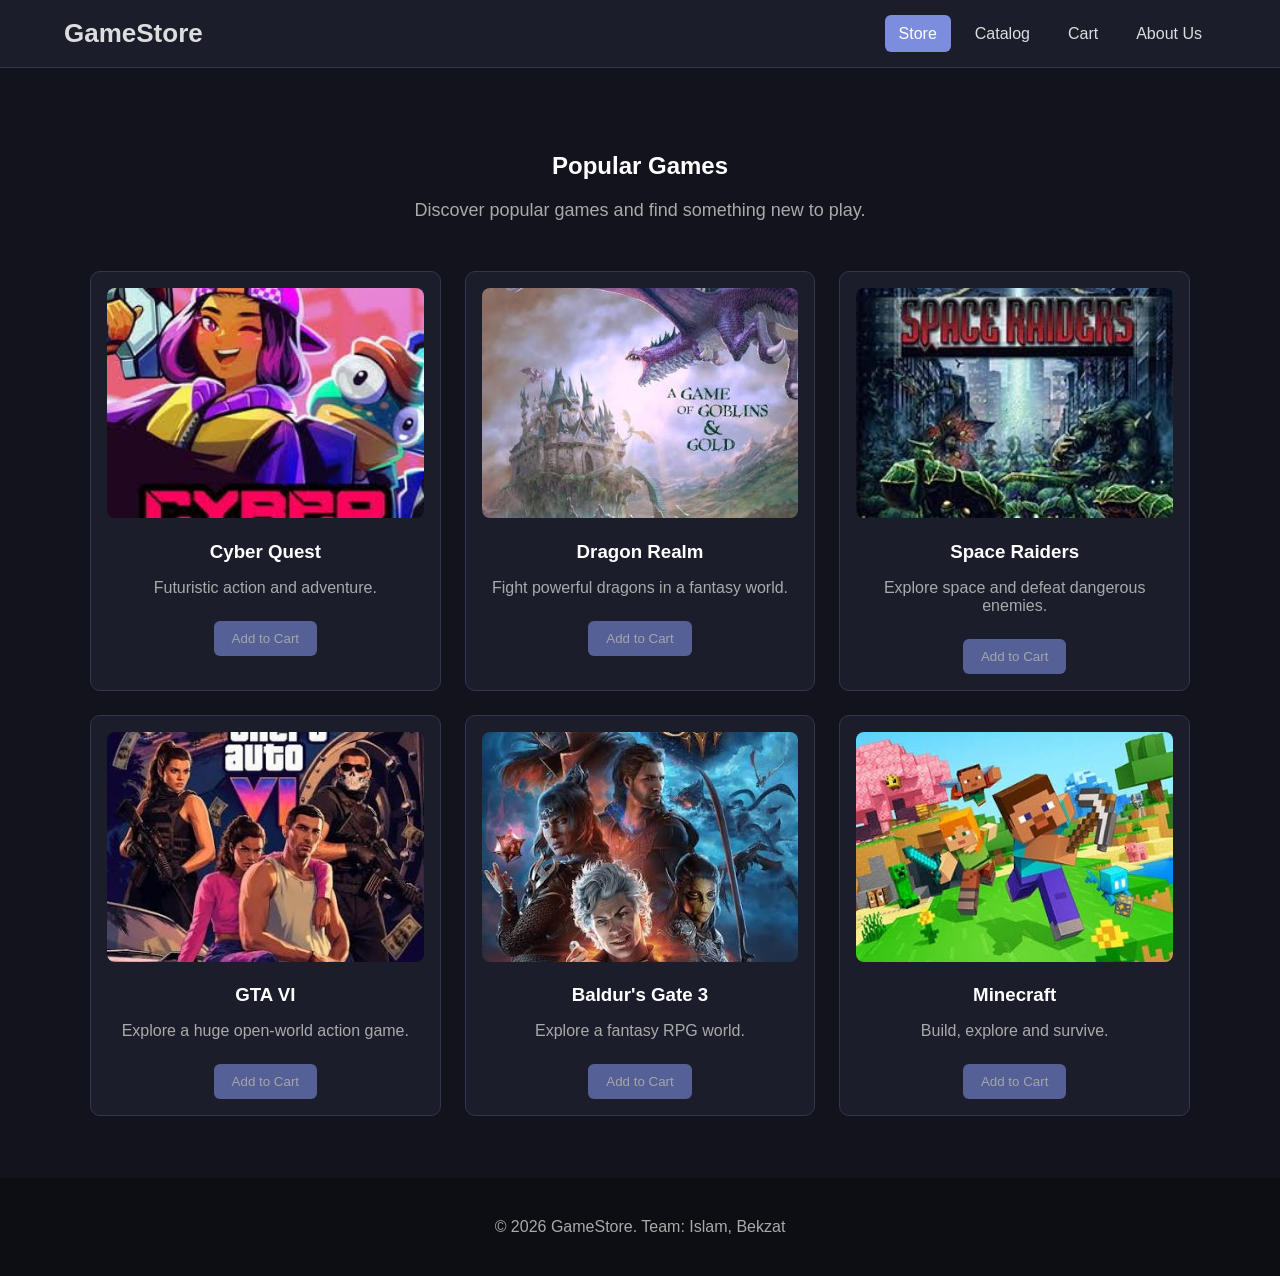
==== index.html @ 54d98391 "first commit" ====
<!DOCTYPE html>
<html lang="en">

<head>
    <meta charset="UTF-8">
    <meta name="viewport" content="width=device-width, initial-scale=1.0">

    <title>GameStore - Home</title>

    <link rel="stylesheet" href="style.css">

    <!-- Created by Islam and Bekzat -->
</head>

<body>

<header>
    <div class="logo">
        <a href="index.html">GameStore</a>
    </div>

    <nav>
        <ul>
            <li><a href="index.html" class="active">Store</a></li>
            <li><a href="catalog.html">Catalog</a></li>
            <li><a href="cart.html">Cart</a></li>
            <li><a href="about.html">About Us</a></li>
        </ul>
    </nav>
</header>


<main>

    <section class="intro">
        <h1>Popular Games</h1>
        <p>Discover popular games and find something new to play.</p>
    </section>

    <section class="games-grid">

        <div class="game-card">
            <img src="images/game1.jpg" alt="Cyber Quest game cover">
            <h3>Cyber Quest</h3>
            <p>Futuristic action and adventure.</p>
            <button disabled>Add to Cart</button>
        </div>

        <div class="game-card">
            <img src="images/game2.jpg" alt="Dragon Realm game cover">
            <h3>Dragon Realm</h3>
            <p>Fight powerful dragons in a fantasy world.</p>
            <button disabled>Add to Cart</button>
        </div>

        <div class="game-card">
            <img src="images/game3.jpg" alt="Space Raiders game cover">
            <h3>Space Raiders</h3>
            <p>Explore space and defeat dangerous enemies.</p>
            <button disabled>Add to Cart</button>
        </div>

        <div class="game-card">
            <img src="images/game4.jpg" alt="GTA VI game cover">
            <h3>GTA VI</h3>
            <p>Explore a huge open-world action game.</p>
            <button disabled>Add to Cart</button>
        </div>

        <div class="game-card">
            <img src="images/game5.jpg" alt="Baldur's Gate 3 game cover">
            <h3>Baldur's Gate 3</h3>
            <p>Explore a fantasy RPG world.</p>
            <button disabled>Add to Cart</button>
        </div>

        <div class="game-card">
            <img src="images/game6.jpg" alt="Minecraft game cover">
            <h3>Minecraft</h3>
            <p>Build, explore and survive.</p>
            <button disabled>Add to Cart</button>
        </div>

    </section>

</main>


<footer>
    <p>&copy; 2026 GameStore. Team: Islam, Bekzat</p>
</footer>

</body>
</html>
---- style.css ----
* {
    box-sizing: border-box;
}

body {
    margin: 0;
    background: #12131c;
    color: #eeeeee;
    font-family: Arial, sans-serif;
}

h1, h2, h3 {
    color: #ffffff;
}

a {
    color: #dddddd;
    text-decoration: none;
}

header {
    padding: 18px 5%;
    background: #1b1d2b;
    border-bottom: 1px solid #333650;
    display: flex;
    justify-content: space-between;
    align-items: center;
}

.logo a {
    font-size: 26px;
    font-weight: bold;
}

nav ul {
    display: flex;
    gap: 10px;
    list-style: none;
    padding: 0;
    margin: 0;
}

nav a {
    padding: 10px 14px;
    border-radius: 6px;
}

nav a:hover,
nav a.active {
    background: #7c8dde;
    color: white;
}

main {
    width: 90%;
    max-width: 1100px;
    min-height: 70vh;
    margin: auto;
    padding: 2rem 0;
}

.intro {
    text-align: center;
    padding: 2rem 1rem;
}

.intro p {
    color: #aaaaaa;
    font-size: 18px;
}

.games-grid {
    display: grid;
    grid-template-columns: repeat(3, 1fr);
    gap: 1.5rem;
}

.game-card {
    background: #1b1d2b;
    border: 1px solid #333650;
    border-radius: 10px;
    padding: 1rem;
    text-align: center;
}

.game-card:hover {
    border-color: #7c8dde;
    transform: translateY(-4px);
}

.game-card img {
    width: 100%;
    height: 230px;
    object-fit: cover;
    border-radius: 8px;
}

.game-card h3 {
    margin-bottom: 5px;
}

.game-card p {
    color: #aaaaaa;
}

button {
    padding: 10px 18px;
    margin-top: 8px;
    background: #7c8dde;
    color: white;
    border: 0;
    border-radius: 6px;
    cursor: pointer;
}

button:hover {
    background: #6574c5;
}

button:disabled {
    opacity: 0.6;
    cursor: not-allowed;
}

.catalog-tools,
.steps,
.team-member,
.checkout {
    background: #1b1d2b;
    border: 1px solid #333650;
    border-radius: 10px;
    padding: 1.5rem;
    margin: 2rem 0;
}

#search-form {
    display: flex;
    gap: 10px;
}

#search-form input {
    flex: 1;
}

.category-list {
    display: flex;
    gap: 25px;
    flex-wrap: wrap;
}

.team-card {
    display: flex;
    align-items: center;
    gap: 20px;
    background: #1b1d2b;
    border: 1px solid #333650;
    border-radius: 10px;
    padding: 1rem;
    margin-bottom: 1rem;
}

.team-card img,
.profile-placeholder {
    width: 90px;
    height: 90px;
    border-radius: 50%;
}

.team-card img {
    object-fit: cover;
}

.profile-placeholder {
    display: flex;
    align-items: center;
    justify-content: center;
    background: #7c8dde;
    font-size: 30px;
    font-weight: bold;
}

#my-photo {
    border: 3px solid #7c8dde;
}

table {
    width: 100%;
    border-collapse: collapse;
    background: #1b1d2b;
}

th,
td {
    padding: 12px;
    border: 1px solid #333650;
    text-align: left;
}

th {
    background: #7c8dde;
}

tr:nth-child(even) {
    background: #202333;
}

.total {
    text-align: right;
    font-size: 18px;
}

#checkout-form {
    display: flex;
    flex-direction: column;
}

#checkout-form label {
    margin: 10px 0 5px;
}

input,
select,
textarea {
    width: 100%;
    padding: 10px;
    background: #12131c;
    color: white;
    border: 1px solid #333650;
    border-radius: 6px;
}

input:focus,
select:focus,
textarea:focus {
    outline: none;
    border-color: #7c8dde;
}

.radio {
    margin: 2px 0 !important;
}

.radio input {
    width: auto;
}

footer {
    padding: 24px;
    margin-top: 30px;
    background: #0d0e14;
    color: #aaaaaa;
    text-align: center;
}

@media (max-width: 700px) {
    header {
        flex-direction: column;
        gap: 15px;
    }

    .games-grid {
        grid-template-columns: 1fr;
    }

    .team-card {
        flex-direction: column;
        text-align: center;
    }
}
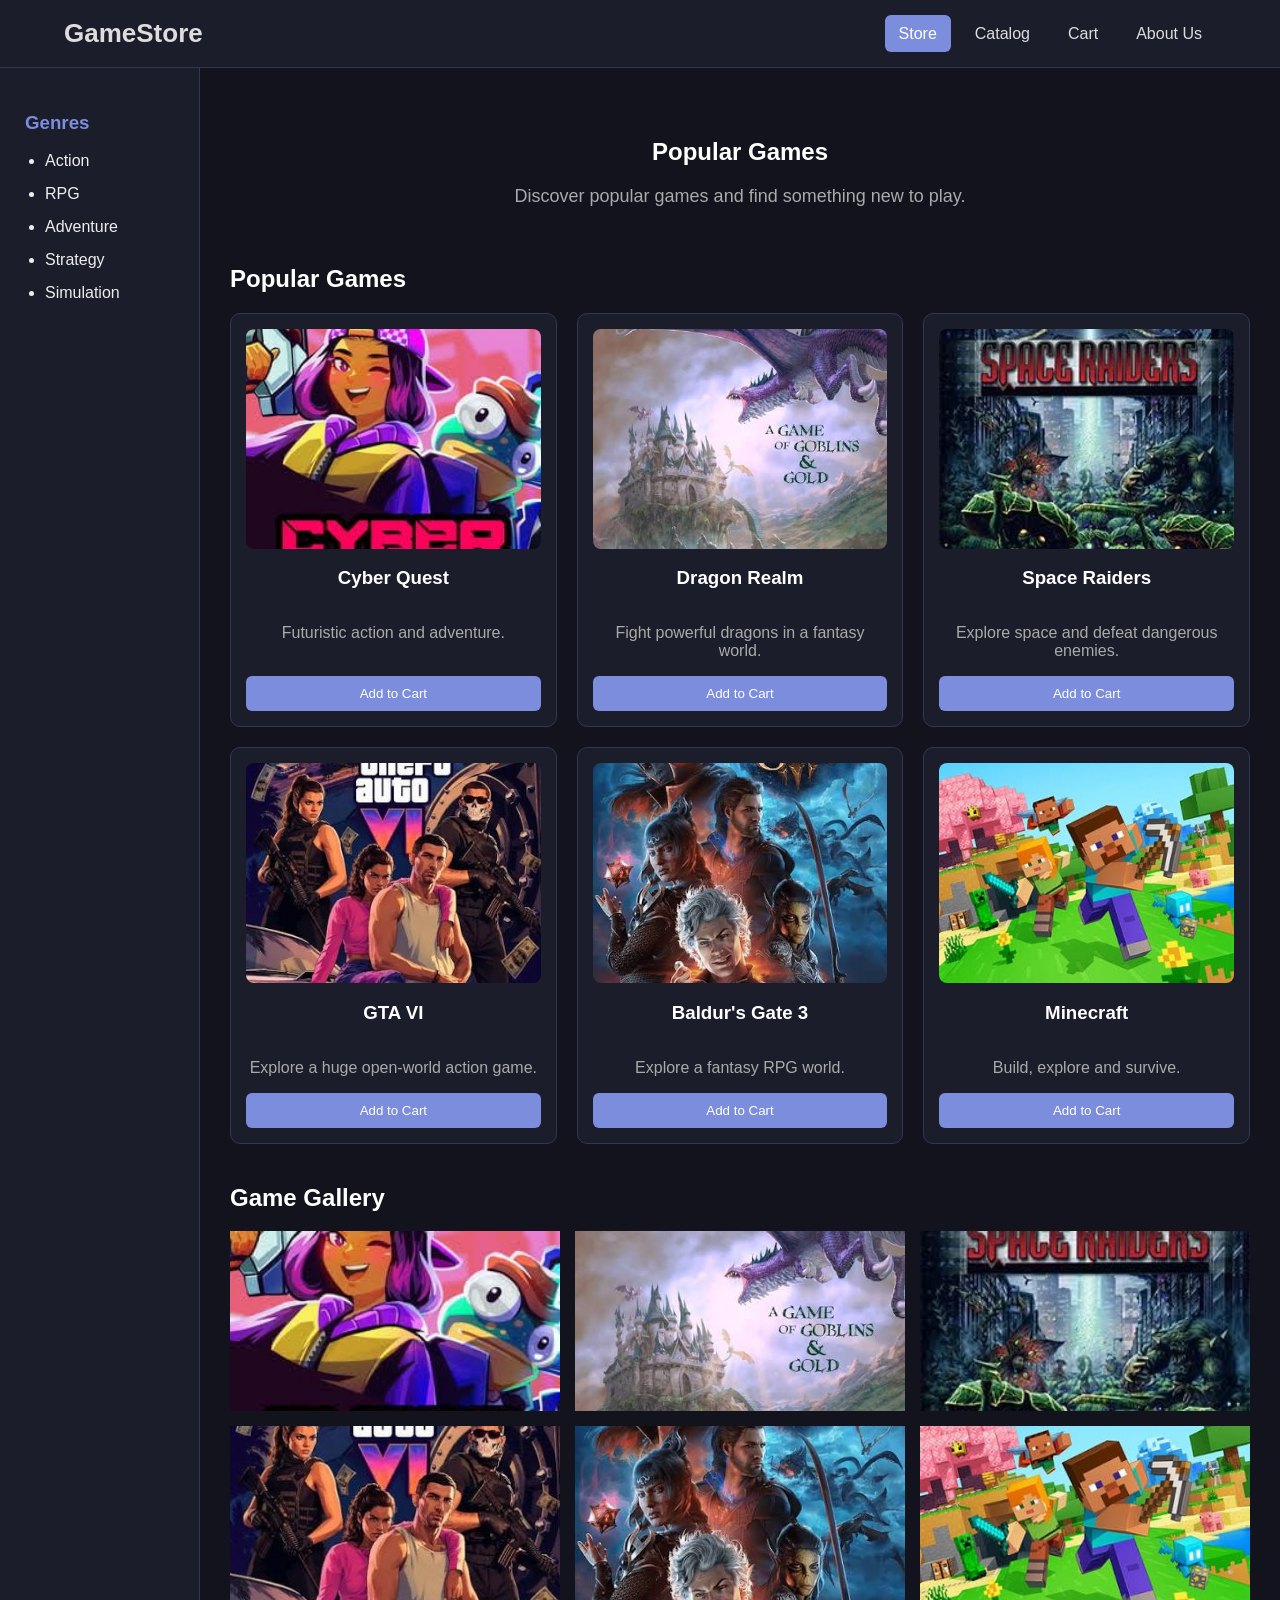
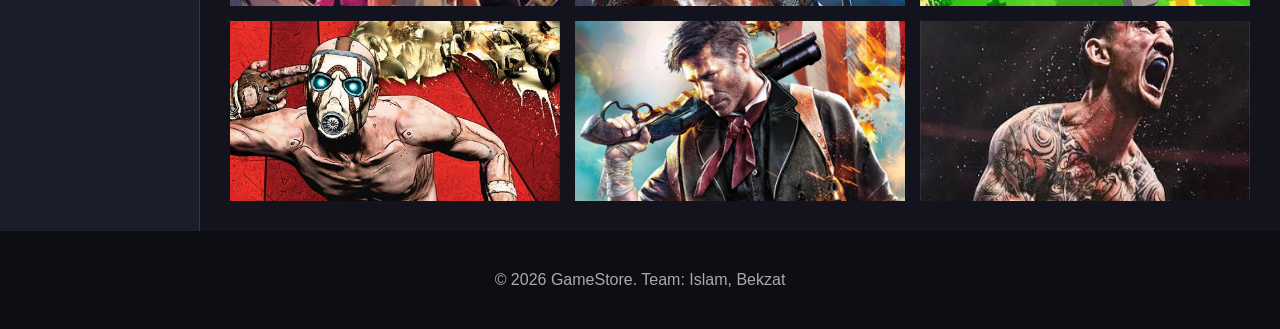
==== commit 47baddb7: "Add Flexbox and Grid layout" ====
--- a/index.html
+++ b/index.html
@@ -8,87 +8,226 @@
     <title>GameStore - Home</title>
 
     <link rel="stylesheet" href="style.css">
-
-    <!-- Created by Islam and Bekzat -->
 </head>
 
 <body>
 
-<header>
-    <div class="logo">
-        <a href="index.html">GameStore</a>
-    </div>
-
-    <nav>
+<div class="page">
+
+    <header>
+
+        <div class="logo">
+            <a href="index.html">GameStore</a>
+        </div>
+
+        <nav>
+            <ul>
+                <li><a href="index.html" class="active">Store</a></li>
+                <li><a href="catalog.html">Catalog</a></li>
+                <li><a href="cart.html">Cart</a></li>
+                <li><a href="about.html">About Us</a></li>
+            </ul>
+        </nav>
+
+    </header>
+
+
+    <aside class="sidebar">
+
+        <h3>Genres</h3>
+
         <ul>
-            <li><a href="index.html" class="active">Store</a></li>
-            <li><a href="catalog.html">Catalog</a></li>
-            <li><a href="cart.html">Cart</a></li>
-            <li><a href="about.html">About Us</a></li>
+            <li>Action</li>
+            <li>RPG</li>
+            <li>Adventure</li>
+            <li>Strategy</li>
+            <li>Simulation</li>
         </ul>
-    </nav>
-</header>
-
-
-<main>
-
-    <section class="intro">
-        <h1>Popular Games</h1>
-        <p>Discover popular games and find something new to play.</p>
-    </section>
-
-    <section class="games-grid">
-
-        <div class="game-card">
-            <img src="images/game1.jpg" alt="Cyber Quest game cover">
-            <h3>Cyber Quest</h3>
-            <p>Futuristic action and adventure.</p>
-            <button disabled>Add to Cart</button>
-        </div>
-
-        <div class="game-card">
-            <img src="images/game2.jpg" alt="Dragon Realm game cover">
-            <h3>Dragon Realm</h3>
-            <p>Fight powerful dragons in a fantasy world.</p>
-            <button disabled>Add to Cart</button>
-        </div>
-
-        <div class="game-card">
-            <img src="images/game3.jpg" alt="Space Raiders game cover">
-            <h3>Space Raiders</h3>
-            <p>Explore space and defeat dangerous enemies.</p>
-            <button disabled>Add to Cart</button>
-        </div>
-
-        <div class="game-card">
-            <img src="images/game4.jpg" alt="GTA VI game cover">
-            <h3>GTA VI</h3>
-            <p>Explore a huge open-world action game.</p>
-            <button disabled>Add to Cart</button>
-        </div>
-
-        <div class="game-card">
-            <img src="images/game5.jpg" alt="Baldur's Gate 3 game cover">
-            <h3>Baldur's Gate 3</h3>
-            <p>Explore a fantasy RPG world.</p>
-            <button disabled>Add to Cart</button>
-        </div>
-
-        <div class="game-card">
-            <img src="images/game6.jpg" alt="Minecraft game cover">
-            <h3>Minecraft</h3>
-            <p>Build, explore and survive.</p>
-            <button disabled>Add to Cart</button>
-        </div>
-
-    </section>
-
-</main>
-
-
-<footer>
-    <p>&copy; 2026 GameStore. Team: Islam, Bekzat</p>
-</footer>
+
+    </aside>
+
+
+    <main>
+
+        <section class="intro">
+
+            <h1>Popular Games</h1>
+
+            <p>
+                Discover popular games and find something new to play.
+            </p>
+
+        </section>
+
+
+        <section>
+
+            <h2>Popular Games</h2>
+
+            <div class="games-grid">
+
+                <div class="game-card">
+
+                    <img src="images/game1.jpg" alt="Cyber Quest">
+
+                    <h3>Cyber Quest</h3>
+
+                    <p>
+                        Futuristic action and adventure.
+                    </p>
+
+                    <button>Add to Cart</button>
+
+                </div>
+
+
+                <div class="game-card">
+
+                    <img src="images/game2.jpg" alt="Dragon Realm">
+
+                    <h3>Dragon Realm</h3>
+
+                    <p>
+                        Fight powerful dragons in a fantasy world.
+                    </p>
+
+                    <button>Add to Cart</button>
+
+                </div>
+
+
+                <div class="game-card">
+
+                    <img src="images/game3.jpg" alt="Space Raiders">
+
+                    <h3>Space Raiders</h3>
+
+                    <p>
+                        Explore space and defeat dangerous enemies.
+                    </p>
+
+                    <button>Add to Cart</button>
+
+                </div>
+
+
+                <div class="game-card">
+
+                    <img src="images/game4.jpg" alt="GTA VI">
+
+                    <h3>GTA VI</h3>
+
+                    <p>
+                        Explore a huge open-world action game.
+                    </p>
+
+                    <button>Add to Cart</button>
+
+                </div>
+
+
+                <div class="game-card">
+
+                    <img src="images/game5.jpg" alt="Baldur's Gate 3">
+
+                    <h3>Baldur's Gate 3</h3>
+
+                    <p>
+                        Explore a fantasy RPG world.
+                    </p>
+
+                    <button>Add to Cart</button>
+
+                </div>
+
+
+                <div class="game-card">
+
+                    <img src="images/game6.jpg" alt="Minecraft">
+
+                    <h3>Minecraft</h3>
+
+                    <p>
+                        Build, explore and survive.
+                    </p>
+
+                    <button>Add to Cart</button>
+
+                </div>
+
+            </div>
+
+        </section>
+
+
+        <section class="gallery-section">
+
+            <h2>Game Gallery</h2>
+
+            <div class="gallery">
+
+                <div class="gallery-item">
+                    <img src="images/game1.jpg" alt="Cyber Quest">
+                    <p>Cyber Quest</p>
+                </div>
+
+                <div class="gallery-item">
+                    <img src="images/game2.jpg" alt="Dragon Realm">
+                    <p>Dragon Realm</p>
+                </div>
+
+                <div class="gallery-item">
+                    <img src="images/game3.jpg" alt="Space Raiders">
+                    <p>Space Raiders</p>
+                </div>
+
+                <div class="gallery-item">
+                    <img src="images/game4.jpg" alt="GTA VI">
+                    <p>GTA VI</p>
+                </div>
+
+                <div class="gallery-item">
+                    <img src="images/game5.jpg" alt="Baldur's Gate 3">
+                    <p>Baldur's Gate 3</p>
+                </div>
+
+                <div class="gallery-item">
+                    <img src="images/game6.jpg" alt="Minecraft">
+                    <p>Minecraft</p>
+                </div>
+
+                <div class="gallery-item">
+                    <img src="images/game7.jpg" alt="Elden Ring">
+                    <p>Elden Ring</p>
+                </div>
+
+                <div class="gallery-item">
+                    <img src="images/game8.jpg" alt="The Witcher 3">
+                    <p>The Witcher 3</p>
+                </div>
+
+                <div class="gallery-item">
+                    <img src="images/game9.jpg" alt="Hollow Knight">
+                    <p>Hollow Knight</p>
+                </div>
+
+            </div>
+
+        </section>
+
+    </main>
+
+
+    <footer>
+
+        <p>
+            &copy; 2026 GameStore. Team: Islam, Bekzat
+        </p>
+
+    </footer>
+
+</div>
 
 </body>
+
 </html>
--- a/style.css
+++ b/style.css
@@ -9,8 +9,10 @@
     font-family: Arial, sans-serif;
 }
 
-h1, h2, h3 {
-    color: #ffffff;
+h1,
+h2,
+h3 {
+    color: white;
 }
 
 a {
@@ -18,13 +20,51 @@
     text-decoration: none;
 }
 
+
+/* PAGE GRID */
+
+.page {
+    display: grid;
+
+    grid-template-areas:
+        "header header"
+        "sidebar main"
+        "footer footer";
+
+    grid-template-columns: 200px 1fr;
+
+    min-height: 100vh;
+}
+
 header {
-    padding: 18px 5%;
-    background: #1b1d2b;
-    border-bottom: 1px solid #333650;
+    grid-area: header;
+}
+
+.sidebar {
+    grid-area: sidebar;
+}
+
+main {
+    grid-area: main;
+}
+
+footer {
+    grid-area: footer;
+}
+
+
+/* HEADER AND NAVIGATION */
+
+header {
     display: flex;
     justify-content: space-between;
     align-items: center;
+
+    padding: 18px 5%;
+
+    background: #1b1d2b;
+
+    border-bottom: 1px solid #333650;
 }
 
 .logo a {
@@ -34,14 +74,18 @@
 
 nav ul {
     display: flex;
+
     gap: 10px;
+
     list-style: none;
+
     padding: 0;
     margin: 0;
 }
 
 nav a {
     padding: 10px 14px;
+
     border-radius: 6px;
 }
 
@@ -51,90 +95,177 @@
     color: white;
 }
 
+
+/* SIDEBAR */
+
+.sidebar {
+    padding: 25px;
+
+    background: #1b1d2b;
+
+    border-right: 1px solid #333650;
+}
+
+.sidebar h3 {
+    color: #7c8dde;
+}
+
+.sidebar ul {
+    padding-left: 20px;
+}
+
+.sidebar li {
+    margin-bottom: 15px;
+}
+
+
+/* MAIN */
+
 main {
-    width: 90%;
-    max-width: 1100px;
-    min-height: 70vh;
-    margin: auto;
-    padding: 2rem 0;
+    padding: 30px;
+
+    min-width: 0;
 }
 
 .intro {
     text-align: center;
-    padding: 2rem 1rem;
+
+    padding: 20px;
 }
 
 .intro p {
     color: #aaaaaa;
+
     font-size: 18px;
 }
 
+
+/* GAME CARDS - FLEXBOX */
+
 .games-grid {
-    display: grid;
-    grid-template-columns: repeat(3, 1fr);
-    gap: 1.5rem;
+    display: flex;
+
+    gap: 20px;
+
+    flex-wrap: wrap;
+
+    align-items: stretch;
 }
 
 .game-card {
-    background: #1b1d2b;
+    display: flex;
+
+    flex-direction: column;
+
+    flex: 1;
+
+    min-width: 250px;
+
+    background: #1b1d2b;
+
     border: 1px solid #333650;
+
     border-radius: 10px;
-    padding: 1rem;
+
+    padding: 15px;
+
     text-align: center;
 }
 
 .game-card:hover {
-    border-color: #7c8dde;
     transform: translateY(-4px);
 }
 
 .game-card img {
     width: 100%;
-    height: 230px;
+
+    height: 220px;
+
     object-fit: cover;
+
     border-radius: 8px;
-}
-
-.game-card h3 {
-    margin-bottom: 5px;
 }
 
 .game-card p {
     color: #aaaaaa;
 }
 
-button {
-    padding: 10px 18px;
-    margin-top: 8px;
-    background: #7c8dde;
-    color: white;
-    border: 0;
-    border-radius: 6px;
-    cursor: pointer;
-}
-
-button:hover {
-    background: #6574c5;
-}
-
-button:disabled {
-    opacity: 0.6;
-    cursor: not-allowed;
-}
+.game-card button {
+    margin-top: auto;
+}
+
+
+/* GALLERY - GRID */
+
+.gallery-section {
+    margin-top: 40px;
+}
+
+.gallery {
+    display: grid;
+
+    grid-template-columns: repeat(3, 1fr);
+
+    gap: 15px;
+}
+
+.gallery-item {
+    position: relative;
+}
+
+.gallery-item img {
+    display: block;
+
+    width: 100%;
+
+    height: 180px;
+
+    object-fit: cover;
+}
+
+.gallery-item p {
+    position: absolute;
+
+    bottom: 0;
+    left: 0;
+
+    width: 100%;
+
+    margin: 0;
+
+    padding: 10px;
+
+    background: rgba(0, 0, 0, 0.8);
+
+    text-align: center;
+
+    opacity: 0;
+}
+
+.gallery-item:hover p {
+    opacity: 1;
+}
+
+
+/* CATALOG */
 
 .catalog-tools,
-.steps,
-.team-member,
-.checkout {
-    background: #1b1d2b;
+.checkout,
+.team-member {
+    background: #1b1d2b;
+
     border: 1px solid #333650;
+
     border-radius: 10px;
-    padding: 1.5rem;
-    margin: 2rem 0;
+
+    padding: 20px;
+
+    margin: 20px 0;
 }
 
 #search-form {
     display: flex;
+
     gap: 10px;
 }
 
@@ -142,27 +273,33 @@
     flex: 1;
 }
 
-.category-list {
-    display: flex;
-    gap: 25px;
-    flex-wrap: wrap;
-}
+
+/* ABOUT PAGE */
 
 .team-card {
     display: flex;
+
     align-items: center;
+
     gap: 20px;
-    background: #1b1d2b;
+
+    background: #1b1d2b;
+
     border: 1px solid #333650;
+
     border-radius: 10px;
-    padding: 1rem;
-    margin-bottom: 1rem;
+
+    padding: 15px;
+
+    margin-bottom: 15px;
 }
 
 .team-card img,
 .profile-placeholder {
     width: 90px;
+
     height: 90px;
+
     border-radius: 50%;
 }
 
@@ -172,10 +309,15 @@
 
 .profile-placeholder {
     display: flex;
+
     align-items: center;
+
     justify-content: center;
+
     background: #7c8dde;
+
     font-size: 30px;
+
     font-weight: bold;
 }
 
@@ -183,87 +325,137 @@
     border: 3px solid #7c8dde;
 }
 
-table {
-    width: 100%;
-    border-collapse: collapse;
-    background: #1b1d2b;
-}
-
-th,
-td {
-    padding: 12px;
-    border: 1px solid #333650;
-    text-align: left;
-}
-
-th {
-    background: #7c8dde;
-}
-
-tr:nth-child(even) {
-    background: #202333;
-}
-
-.total {
-    text-align: right;
-    font-size: 18px;
-}
+
+/* CART FORM */
 
 #checkout-form {
     display: flex;
+
     flex-direction: column;
 }
 
 #checkout-form label {
-    margin: 10px 0 5px;
+    margin-top: 10px;
 }
 
 input,
 select,
 textarea {
     width: 100%;
+
     padding: 10px;
+
     background: #12131c;
+
     color: white;
+
     border: 1px solid #333650;
+
     border-radius: 6px;
-}
-
-input:focus,
-select:focus,
-textarea:focus {
-    outline: none;
-    border-color: #7c8dde;
-}
-
-.radio {
-    margin: 2px 0 !important;
 }
 
 .radio input {
     width: auto;
 }
 
+
+/* BUTTONS */
+
+button {
+    padding: 10px 18px;
+
+    margin-top: 10px;
+
+    background: #7c8dde;
+
+    color: white;
+
+    border: none;
+
+    border-radius: 6px;
+
+    cursor: pointer;
+}
+
+button:hover {
+    background: #6574c5;
+}
+
+
+/* TABLE */
+
+table {
+    width: 100%;
+
+    border-collapse: collapse;
+
+    background: #1b1d2b;
+}
+
+th,
+td {
+    padding: 12px;
+
+    border: 1px solid #333650;
+
+    text-align: left;
+}
+
+th {
+    background: #7c8dde;
+}
+
+tr:nth-child(even) {
+    background: #202333;
+}
+
+.total {
+    text-align: right;
+
+    font-size: 18px;
+}
+
+
+/* FOOTER */
+
 footer {
     padding: 24px;
-    margin-top: 30px;
+
     background: #0d0e14;
+
     color: #aaaaaa;
+
     text-align: center;
 }
 
+
+/* RESPONSIVE */
+
 @media (max-width: 700px) {
+
+    .page {
+        grid-template-areas:
+            "header"
+            "sidebar"
+            "main"
+            "footer";
+
+        grid-template-columns: 1fr;
+    }
+
     header {
         flex-direction: column;
+
         gap: 15px;
     }
 
-    .games-grid {
+    .gallery {
         grid-template-columns: 1fr;
     }
 
     .team-card {
         flex-direction: column;
+
         text-align: center;
     }
 }
